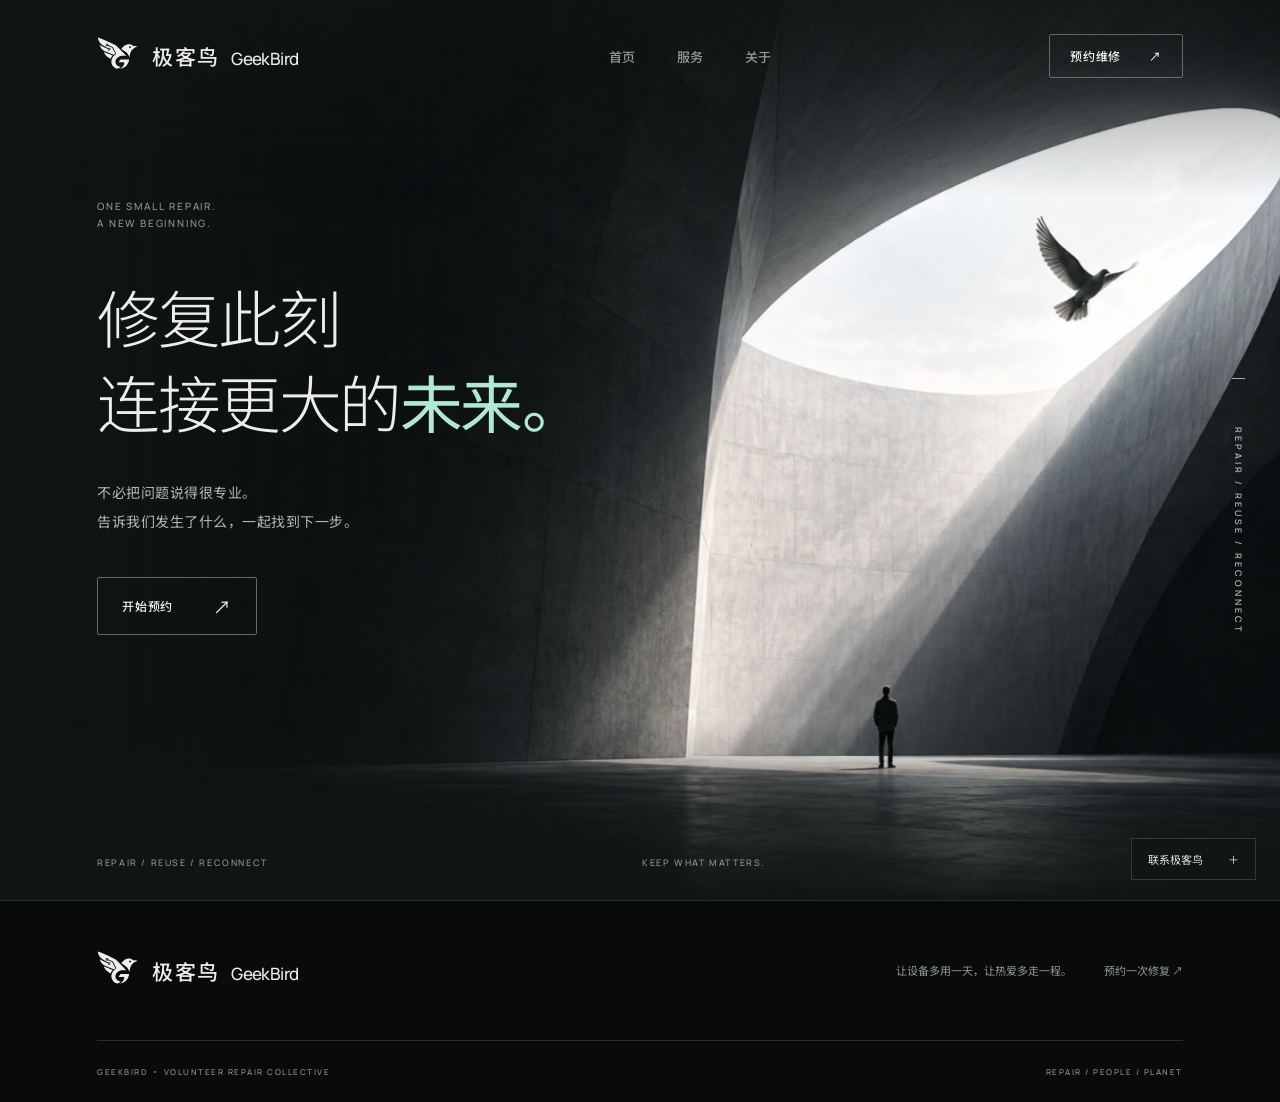
==== booking/index.html @ 8efb0cdc "Initial GeekBird website, design assets and deployment tools" ====
<!doctype html>
<html lang="zh-CN">
  <head>
    <meta charset="utf-8">
    <meta name="viewport" content="width=device-width, initial-scale=1">
    <meta name="theme-color" content="#080a0b">
    <meta name="description" content="预约极客鸟志愿电脑维修。告诉我们设备发生了什么，一起找到下一步。点击“开始预约”前往外部预约平台。">
    <title>修复此刻，连接更大的未来 · 极客鸟 GeekBird</title>
    <link rel="icon" href="/assets/logo.svg" type="image/svg+xml">
    <link rel="preload" href="/assets/fonts/noto-sans-sc.woff2" as="font" type="font/woff2" crossorigin>
    <link rel="stylesheet" href="/assets/fonts/fonts.css?v=20260919-type1">
    <link rel="stylesheet" href="/assets/style.css?v=20260919-type1">
    <script defer src="/config.js"></script>
    <script defer src="/assets/app.js?v=20260919-type1"></script>
  </head>
  <body class="page-booking">
    <a class="skip" href="#main">跳至主要内容</a>
    <header class="header">
      <a class="brand" href="/" aria-label="极客鸟 GeekBird 首页"><span class="logo"><img src="/assets/logo.svg" alt="" width="736" height="702"></span><span>极客鸟 <b>GeekBird</b></span></a>
      <nav aria-label="主导航">
        <a href="/" >首页</a>
        <a href="/service/" >服务</a>
        <a href="/#about">关于</a>
      </nav>
      <a class="nav-book" href="/booking/" aria-current="page">预约维修 <span>↗</span></a>
    </header>
    <main id="main">
      <section class="hero hero-booking">
        <div class="hero-art" aria-hidden="true">
        </div>
        <div class="hero-content">
          <p class="eyebrow">ONE SMALL REPAIR.<br>A NEW BEGINNING.</p>
          <h1>修复此刻<br>连接更大的<span class="accent">未来。</span></h1>
          <p class="hero-desc">不必把问题说得很专业。<br>告诉我们发生了什么，一起找到下一步。</p>
          <div class="actions">
            <a class="button" data-booking-platform href="#booking-status">开始预约 <span>↗</span></a>
          </div>
          <p class="hero-desc" id="booking-status" role="status" hidden></p>
          <noscript>
            <p class="hero-desc">请启用 JavaScript 后点击“开始预约”。</p>
          </noscript>
        </div>
        <div class="edge" aria-hidden="true">
          REPAIR / REUSE / RECONNECT
        </div>
        <div class="hero-bottom">
          <span>REPAIR / REUSE / RECONNECT</span>
          <span>KEEP WHAT MATTERS.</span>
          <span>03 / 03</span>
        </div>
      </section>
    </main>
    <footer class="footer">
      <a class="brand" href="/"><span class="logo"><img src="/assets/logo.svg" alt="" width="736" height="702"></span><span>极客鸟 <b>GeekBird</b></span></a>
      <span>让设备多用一天，让热爱多走一程。</span>
      <a href="/booking/">预约一次修复 ↗</a>
      <div class="footer-bottom">
        <span>GEEKBIRD · VOLUNTEER REPAIR COLLECTIVE</span>
        <span>REPAIR / PEOPLE / PLANET</span>
      </div>
    </footer>
    <details class="contact">
      <summary>联系极客鸟 <span>＋</span></summary>
      <div>
        <small>和志愿者聊聊 · QQ</small>
        <p data-qq></p>
        <button type="button" data-copy-qq>复制 QQ 号 ↗</button>
        <p class="contact-status" role="status"></p>
      </div>
    </details>
  </body>
</html>
---- assets/fonts/fonts.css ----
@font-face {
  font-family: 'Noto Sans SC';
  font-style: normal;
  font-weight: 300 500;
  font-display: swap;
  src: url('/assets/fonts/noto-sans-sc.woff2') format('woff2');
  unicode-range: U+b7, U+201c-201d, U+2193, U+2197-2198, U+3001-3002, U+4e00, U+4e0a-4e0b, U+4e0d-4e0e, U+4e13, U+4e1a, U+4e2a, U+4e2d, U+4e3a-4e3b, U+4e45, U+4e48, U+4e5f, U+4e86, U+4e8b, U+4e8e, U+4e9b, U+4ec0, U+4ece, U+4ed6, U+4ee5, U+4eec, U+4ef6, U+4efd, U+4f18, U+4f1a, U+4f34, U+4f4d, U+4f5c, U+4f60, U+4f7f, U+4fee, U+503c, U+503e, U+505a, U+5148-5149, U+5165, U+516c, U+5173, U+5176, U+5185, U+518d, U+5199, U+51b5, U+51fa-51fb, U+5212, U+5219-521a, U+522b, U+5230, U+5236, U+523b, U+524d, U+52a0-52a1, U+52a8-52a9, U+52b2, U+5316, U+534a, U+534f, U+5361, U+539f, U+53cb, U+53d1, U+53e3, U+53ea, U+53ef-53f0, U+53f7, U+540e, U+5411, U+5427, U+542c, U+542f, U+544a, U+548c, U+54c1, U+54cd, U+54ea, U+5584, U+56de, U+56e0, U+56f0, U+56f4, U+5907, U+590d, U+5916, U+591a, U+5927, U+5929, U+594f, U+597d, U+59cb, U+5b83, U+5b89, U+5b8c, U+5b9a, U+5ba2, U+5bb9, U+5bf9, U+5bfb, U+5c0f, U+5c11, U+5c31, U+5c4f, U+5de5, U+5df2, U+5e03, U+5e0c, U+5e2e, U+5e38, U+5e94, U+5ea6, U+5ef6, U+5f00, U+5f02, U+5f04, U+5f88, U+5f97, U+5fc3, U+5fc5, U+5fd7, U+6001, U+6025, U+603b, U+6089, U+60c5, U+610f, U+613f, U+61c2, U+6211, U+6216, U+6240, U+6247, U+624b, U+624d, U+6253, U+6270, U+627e, U+6280, U+628a, U+62a4, U+6309, U+6362, U+636e, U+6392, U+63a5, U+63e1, U+653e, U+6545, U+6559, U+6563, U+6570, U+6587, U+6599, U+65ad, U+65b0, U+65b9, U+65e0, U+65e5, U+65e7, U+65f6, U+660e, U+6613, U+662f, U+6682, U+66f4, U+6709, U+670d, U+671b, U+672a, U+672f, U+673a, U+6765, U+6781, U+67e5, U+6848, U+68c0, U+6b21, U+6b62, U+6b64-6b65, U+6bb5, U+6c42, U+6ca1, U+6cd5, U+6d4b, U+6d6a, U+6dfb, U+6e05, U+6e29, U+7070, U+70b9, U+70ed, U+719f, U+7231, U+7269, U+72b6, U+73b0, U+7406, U+751f, U+7528, U+7535, U+754c, U+7559, U+767d, U+7684, U+76f8, U+770b, U+771f, U+7740, U+786c, U+786e, U+79ef, U+79fb, U+7a0b, U+7b54, U+7cfb, U+7d22, U+7e41, U+7ea6, U+7ebf, U+7ed9, U+7edc, U+7edf, U+7ee7, U+7eed, U+7ef4, U+7f51, U+7f6e, U+7fa4, U+8005, U+8010, U+804a, U+8054, U+80fd, U+8111, U+81f3, U+8282, U+82b1, U+8303, U+84dd, U+85cf, U+88ab, U+88c5, U+8981, U+89e3, U+8ba1, U+8ba4, U+8ba8-8ba9, U+8bb2, U+8bba, U+8bbe, U+8bc9, U+8be5, U+8bed, U+8bf4, U+8bf7, U+8c61, U+8d39, U+8d44, U+8d70, U+8d77, U+8df3, U+8f6f, U+8f7b, U+8fc1, U+8fc7, U+8fd8-8fd9, U+8fde, U+9009, U+9010, U+901a, U+9047, U+90a3, U+91cc-91cd, U+957f, U+95ee, U+95f4, U+966a, U+969c, U+9875, U+9879-987a, U+987f, U+9884, U+9891, U+9898, U+98ce, U+9996, U+9a71, U+9e1f, U+ff0b-ff0c;
}

@font-face {
  font-family: 'Manrope';
  font-style: normal;
  font-weight: 400 600;
  font-display: swap;
  src: url('/assets/fonts/manrope.woff2') format('woff2');
  unicode-range: U+20-7e;
}
---- assets/style.css ----
:root {
  color-scheme:dark;
  --bg:#080a0b;
  --fg:#edeeec;
  --muted:#929795;
  --line:#ffffff24;
  --accent:#b3e7d5;
  --pad:clamp(24px,7.6vw,144px);
  font-family:Arial,"PingFang SC","Microsoft YaHei",sans-serif;
  font-synthesis:none
}
* {
  box-sizing:border-box
}
html {
  scroll-behavior:smooth;
  scroll-padding-top:40px
}
body {
  margin:0;
  background:var(--bg);
  color:var(--fg);
  -webkit-font-smoothing:antialiased
}
a {
  color:inherit;
  text-decoration:none
}
button,input,textarea {
  font:inherit
}
button,a,input,textarea {
  -webkit-tap-highlight-color:transparent
}
button {
  cursor:pointer
}
button:disabled {
  cursor:not-allowed;
  opacity:.4
}
::selection {
  background:#b3e7d5;
  color:#080a0b
}
:focus-visible {
  outline:2px solid var(--accent);
  outline-offset:7px
}
[hidden] {
  display:none!important
}
.skip {
  position:fixed;
  top:-80px;
  left:20px;
  z-index:100;
  background:var(--fg);
  color:var(--bg);
  padding:12px
}
.skip:focus {
  top:12px
}
.header {
  position:absolute;
  z-index:10;
  top:0;
  left:0;
  width:100%;
  height:112px;
  padding:0 var(--pad);
  display:flex;
  align-items:center;
  justify-content:space-between;
  gap:24px
}
.brand {
  display:flex;
  align-items:center;
  gap:12px;
  white-space:nowrap;
  font-size:21px;
  letter-spacing:1px
}
.brand b {
  font-size:17px;
  font-weight:400;
  letter-spacing:-.4px;
  margin-left:5px
}
.logo {
  width:43px;
  height:39px;
  display:block;
  overflow:hidden;
  position:relative
}
.logo img {
  position:absolute;
  width:51px;
  height:auto;
  left:-3px;
  top:-4px;
  filter:invert(1)
}
.header nav {
  display:flex;
  gap:42px;
  margin-left:32px;
  font-size:13px
}
.header nav a {
  padding:12px 0;
  color:var(--muted);
  position:relative
}
.header nav a:hover,.header nav a[aria-current] {
  color:var(--fg)
}
.header nav a[aria-current]:after {
  content:"";
  position:absolute;
  bottom:2px;
  left:50%;
  width:3px;
  height:3px;
  border-radius:50%;
  background:currentColor
}
.nav-book {
  display:flex;
  gap:28px;
  align-items:center;
  border:1px solid #b3e7d566;
  border-radius:2px;
  padding:12px 20px;
  font-size:12px
}
.nav-book:hover {
  background:var(--accent);
  color:#111
}
.hero {
  position:relative;
  min-height:760px;
  height:100svh;
  max-height:1150px;
  overflow:hidden;
  background:#080a0b;
  isolation:isolate
}
.hero-art {
  position:absolute;
  z-index:-2;
  inset:0;
  background-repeat:no-repeat;
  will-change:transform;
  transform:translate(var(--mx,0px),var(--my,0px)) scale(var(--zoom,1.015));
  transition:transform 1.8s cubic-bezier(.2,.65,.3,1)
}
.hero-home .hero-art {
  background-image:url('/assets/images/feathers.webp');
  background-size:auto 110%;
  background-position:right center;
  mask-image:linear-gradient(90deg,transparent 24%,#000 56%)
}
.hero-home:after {
  content:"";
  position:absolute;
  z-index:-1;
  inset:0;
  background:linear-gradient(0deg,#080a0b,transparent 22%,transparent 80%,#080a0b66)
}
.hero-content {
  position:relative;
  padding:clamp(165px,22vh,240px) var(--pad) 150px;
  max-width:1100px
}
.eyebrow {
  font-size:10px;
  line-height:1.6;
  letter-spacing:2.2px;
  font-weight:400;
  color:var(--muted);
  margin:0 0 48px
}
.hero h1 {
  font-size:clamp(52px,5.8vw,96px);
  line-height:1.22;
  letter-spacing:-2px;
  font-weight:400;
  margin:0 0 30px
}
.hero-desc {
  font-size:14px;
  line-height:2;
  letter-spacing:.6px;
  color:#a9afac;
  margin:0 0 40px
}
.actions {
  display:flex;
  align-items:center;
  gap:30px
}
.button {
  display:inline-flex;
  align-items:center;
  justify-content:space-between;
  gap:40px;
  padding:15px 24px;
  border:1px solid #a8d9c67a;
  background:transparent;
  color:var(--fg);
  font-size:12px;
  letter-spacing:1px;
  min-height:49px;
  border-radius:2px;
  transition:background .3s,color .3s,border-color .3s
}
.button:hover {
  background:var(--accent);
  border-color:var(--accent);
  color:#080a0b
}
.button span,.text-link span {
  font-size:18px;
  font-weight:400
}
.story-link {
  font-size:12px;
  display:flex;
  gap:12px;
  align-items:center
}
.circle {
  border:1px solid var(--line);
  width:36px;
  height:36px;
  border-radius:50%;
  display:grid;
  place-items:center;
  font-size:17px
}
.edge {
  position:absolute;
  right:35px;
  top:42%;
  writing-mode:vertical-rl;
  font-size:9px;
  letter-spacing:3px;
  color:#a7b6b0;
  border-top:1px solid #8fbbaa;
  padding-top:48px
}
.hero-bottom {
  position:absolute;
  bottom:31px;
  left:var(--pad);
  right:var(--pad);
  display:flex;
  align-items:center;
  justify-content:space-between;
  font-size:9px;
  letter-spacing:1.6px;
  color:var(--muted);
  gap:20px
}
.hero-bottom a {
  display:flex;
  align-items:center;
  gap:16px;
  letter-spacing:1px;
  font-size:10px
}
.scroll-line {
  width:38px;
  height:1px;
  background:var(--muted)
}
.section {
  padding:96px var(--pad);
  border-top:1px solid var(--line);
  scroll-margin-top:0
}
.section-label {
  display:flex;
  justify-content:space-between;
  gap:24px;
  color:var(--muted);
  font-size:9px;
  letter-spacing:1.7px;
  margin-bottom:74px
}
.section-label span:first-child {
  font-size:11px;
  letter-spacing:1px
}
h2 {
  font-size:clamp(32px,4vw,64px);
  font-weight:400;
  letter-spacing:-1.5px;
  line-height:1.4;
  margin:0
}
h3 {
  font-weight:400
}
.muted {
  color:var(--muted)
}
.accent {
  color:var(--accent)
}
.editorial {
  display:grid;
  grid-template-columns:1.15fr 1fr;
  gap:10%
}
.prose {
  max-width:440px;
  padding-top:4px
}
.prose p {
  font-size:14px;
  line-height:2.2;
  color:var(--muted);
  margin:0 0 24px
}
.prose p:first-child {
  color:var(--fg)
}
.text-link {
  display:inline-flex;
  gap:40px;
  align-items:center;
  font-size:12px;
  padding:12px 0;
  border-bottom:1px solid var(--line)
}
.text-link:hover {
  color:var(--accent)
}
.wordmark {
  font-size:clamp(32px,9.25vw,150px);
  letter-spacing:-.055em;
  color:#252a29;
  margin-top:115px;
  white-space:nowrap;
  font-weight:500
}
.home-services {
  background:#101313
}
.service-list a {
  display:flex;
  gap:30px;
  align-items:center;
  padding:28px 0;
  border-bottom:1px solid var(--line)
}
.service-list a:first-child {
  padding-top:8px
}
.service-list small {
  font-size:10px;
  color:var(--muted)
}
.service-list h3 {
  margin:0;
  font-size:22px
}
.service-list a>span {
  margin-left:auto;
  color:var(--muted);
  transition:transform .3s
}
.service-list a:hover>span {
  transform:translate(4px,-4px);
  color:var(--accent)
}
.invitation {
  position:relative;
  padding-top:110px;
  padding-bottom:110px
}
.invitation .eyebrow {
  margin-bottom:30px
}
.invitation h2 {
  margin-bottom:42px
}
.invitation-aside {
  position:absolute;
  right:var(--pad);
  bottom:120px;
  color:var(--muted);
  font-size:12px;
  writing-mode:vertical-rl;
  letter-spacing:5px
}
.footer {
  padding:50px var(--pad) 25px;
  display:flex;
  align-items:center;
  flex-wrap:wrap;
  gap:32px;
  border-top:1px solid var(--line)
}
.footer>.brand {
  margin-right:auto
}
.footer>span,.footer>a:not(.brand) {
  font-size:11px;
  color:var(--muted)
}
.footer-bottom {
  width:100%;
  display:flex;
  justify-content:space-between;
  border-top:1px solid var(--line);
  padding-top:25px;
  margin-top:18px;
  font-size:8px;
  letter-spacing:1.5px;
  color:var(--muted)
}
.contact {
  position:fixed;
  z-index:20;
  right:24px;
  bottom:20px;
  background:#111514;
  color:#dce3df;
  border:1px solid #ffffff26;
  font-size:11px;
  max-width:calc(100vw - 48px)
}
.contact summary {
  cursor:pointer;
  list-style:none;
  padding:12px 16px;
  display:flex;
  gap:25px;
  justify-content:space-between
}
.contact summary::-webkit-details-marker {
  display:none
}
.contact>div {
  padding:16px 20px;
  width:265px;
  border-top:1px solid #ffffff26
}
.contact small {
  color:#9ca7a1
}
.contact [data-qq] {
  font-size:23px;
  margin:14px 0
}
.contact button {
  background:none;
  border:0;
  border-bottom:1px solid #ffffff55;
  color:inherit;
  padding:8px 0
}
.contact-status {
  line-height:1.7;
  color:#9ca7a1
}
.page-service {
  --bg:#eae9e5;
  --fg:#222625;
  --muted:#696d6a;
  --line:#20282330;
  color-scheme:light
}
.page-service .logo img {
  filter:none
}
.page-service .nav-book {
  border-color:#303a3855
}
.hero-service {
  background:#d8d9d6
}
.hero-service .hero-art {
  background-image:linear-gradient(90deg,#d8d9d6 10%,transparent 66%),url('/assets/images/landscape.webp');
  background-size:100% 100%,auto 100%;
  background-position:center,right bottom
}
.hero-service .hero-desc {
  color:#414945
}
.hero-service .hero-content {
  max-width:1000px
}
.hero-service .button {
  background:#f3f4f0;
  color:#1c2320;
  border-color:#ffffff55
}
.hero-service .edge {
  color:#535d56;
  border-color:#5b6760
}
.hero-service .hero-bottom {
  color:#39413c
}
.hero-service:after {
  content:"";
  position:absolute;
  inset:0;
  z-index:-1;
  background:linear-gradient(180deg,#e4e5e2 0,transparent 25%,transparent 80%,#47514b22)
}
.section-heading {
  display:flex;
  justify-content:space-between;
  align-items:flex-end;
  gap:45px;
  margin-bottom:70px
}
.section-heading p {
  font-size:13px;
  line-height:2;
  color:var(--muted)
}
.service-grid {
  display:grid;
  grid-template-columns:1fr 1fr;
  column-gap:64px
}
.service-item {
  border-top:1px solid var(--line);
  padding:26px 0 42px;
  position:relative;
  min-height:210px
}
.item-meta {
  display:flex;
  gap:25px;
  font-size:9px;
  letter-spacing:1.4px;
  color:var(--muted)
}
.service-item h3 {
  font-size:24px;
  margin:35px 25px 15px 0
}
.service-item p {
  font-size:12px;
  line-height:1.9;
  color:var(--muted);
  max-width:85%;
  margin:0
}
.item-arrow {
  position:absolute;
  right:5px;
  top:84px;
  font-size:25px;
  transition:transform .4s
}
.service-item:hover .item-arrow {
  transform:translate(5px,-5px)
}
.service-item:hover {
  border-color:#435f53
}
.principles {
  background:#dcded8
}
.principle {
  display:grid;
  grid-template-columns:.55fr 1.7fr 1fr;
  align-items:center;
  gap:24px;
  border-bottom:1px solid var(--line);
  padding:42px 0
}
.principle>span {
  font-size:9px;
  letter-spacing:1.5px;
  color:var(--muted)
}
.principle h2 {
  font-size:clamp(28px,3.3vw,52px)
}
.principle p {
  font-size:12px;
  line-height:2;
  color:var(--muted)
}
.page-service .invitation {
  background:#111514;
  --fg:#edeeec;
  --muted:#929795;
  color:var(--fg)
}
.hero-booking {
  background:#101615
}
.hero-booking .hero-art {
  background-image:url('/assets/images/architecture.webp');
  background-size:auto 92%;
  background-position:right 40%;
  mask-image:linear-gradient(90deg,transparent 27%,#000 55%)
}
.hero-booking:after {
  content:"";
  position:absolute;
  inset:0;
  z-index:-1;
  background:linear-gradient(0deg,#101615,transparent 20%,transparent 78%,#10161599)
}
.hero-booking h1 {
  font-size:clamp(43px,4.6vw,76px);
  line-height:1.35;
  letter-spacing:-2px
}
.hero-booking .hero-content {
  max-width:1200px
}
.reveal {
  transition:opacity .85s ease,transform .85s ease
}
.reveal.pending {
  opacity:0;
  transform:translateY(18px)
}
.hero h1 {
  animation:title-in 1.2s ease both
}
.hero h1 .char {
  display:inline-block;
  animation:title-in 1.2s ease both;
  animation-delay:calc(var(--i)*65ms)
}
@keyframes title-in {
  from {
    opacity:0;
    transform:translateY(10px)
  }
  to {
    opacity:1;
    transform:translateY(0)
  }
}
@media(min-width:1600px) {
  .hero-content {
    padding-top:25vh
  }
}
@media(max-width:1000px) {
  .header nav {
    gap:25px;
    margin:0
  }
  .brand {
    font-size:18px
  }
  .brand b {
    font-size:14px
  }
  .hero {
    min-height:720px
  }
  .hero-content {
    padding-top:200px
  }
  .hero h1 {
    font-size:66px
  }
  .hero-booking h1 {
    font-size:53px
  }
  .hero-home .hero-art {
    background-position:calc(100% + 140px) center
  }
  .hero-booking .hero-art {
    background-position:calc(100% + 130px) center
  }
  .editorial {
    gap:7%
  }
  .section {
    padding-top:75px;
    padding-bottom:75px
  }
  .service-item h3 {
    font-size:20px
  }
  .principle {
    grid-template-columns:.6fr 2fr
  }
  .principle p {
    grid-column:2;
    margin:0
  }
  .service-grid {
    column-gap:35px
  }
}
@media(max-width:650px) {
  :root {
    --pad:25px
  }
  .header {
    height:100px;
    align-items:flex-start;
    padding-top:23px;
    gap:10px;
    flex-wrap:wrap
  }
  .brand {
    font-size:17px;
    gap:8px
  }
  .brand b {
    font-size:12px;
    margin-left:2px
  }
  .logo {
    width:30px;
    height:30px
  }
  .logo img {
    width:39px;
    left:-3px;
    top:-2px
  }
  .nav-book {
    padding:8px 11px;
    font-size:10px;
    gap:12px
  }
  .header nav {
    position:absolute;
    top:74px;
    left:var(--pad);
    gap:27px;
    font-size:11px
  }
  .header nav a {
    padding:0 0 9px
  }
  .hero {
    height:850px;
    min-height:780px;
    max-height:1000px
  }
  .hero-content {
    padding:155px var(--pad) 80px;
    max-width:none
  }
  .eyebrow {
    font-size:8px;
    letter-spacing:1.6px;
    margin-bottom:34px
  }
  .hero h1 {
    font-size:53px;
    letter-spacing:-2px;
    margin-bottom:22px;
    line-height:1.26
  }
  .hero-desc {
    font-size:12px;
    line-height:2;
    margin-bottom:27px;
    letter-spacing:0
  }
  .actions {
    gap:22px
  }
  .button {
    padding:13px 19px;
    font-size:11px;
    gap:30px
  }
  .story-link {
    font-size:11px;
    gap:8px
  }
  .circle {
    width:30px;
    height:30px
  }
  .hero-home .hero-art {
    background-size:auto 65%;
    background-position:65% bottom;
    mask-image:linear-gradient(180deg,transparent 28%,#000 64%)
  }
  .hero-home:after {
    background:linear-gradient(0deg,#080a0b,transparent 18%,transparent 50%,#080a0b55)
  }
  .edge {
    right:13px;
    top:auto;
    bottom:110px;
    font-size:7px;
    letter-spacing:2px;
    padding-top:30px
  }
  .hero-bottom {
    font-size:8px;
    bottom:27px
  }
  .hero-bottom>span:nth-child(2) {
    display:none
  }
  .hero-bottom a {
    font-size:9px;
    gap:10px
  }
  .section {
    padding:62px var(--pad)
  }
  .section-label {
    margin-bottom:40px;
    font-size:7px;
    gap:25px;
    line-height:1.7
  }
  .section-label span:first-child {
    font-size:10px;
    white-space:nowrap
  }
  .section-label span:last-child {
    text-align:right;
    max-width:140px
  }
  .editorial {
    grid-template-columns:1fr;
    gap:35px
  }
  h2 {
    font-size:34px;
    letter-spacing:-1px
  }
  .prose p {
    font-size:13px
  }
  .wordmark {
    margin-top:55px;
    font-size:10.6vw
  }
  .service-list h3 {
    font-size:20px
  }
  .service-list a {
    padding:24px 0
  }
  .invitation {
    padding-top:65px;
    padding-bottom:70px
  }
  .invitation-aside {
    right:30px;
    bottom:78px;
    font-size:10px
  }
  .footer {
    padding:35px var(--pad) 80px;
    gap:24px
  }
  .footer>.brand {
    width:100%
  }
  .footer>span {
    margin-right:auto
  }
  .footer-bottom {
    gap:20px;
    font-size:7px;
    line-height:1.8
  }
  .footer-bottom span:last-child {
    text-align:right
  }
  .contact {
    right:12px;
    bottom:12px
  }
  .hero-service .hero-art {
    background-image:linear-gradient(180deg,#d8d9d6 0%,#d8d9d6 34%,transparent 61%),url('/assets/images/landscape.webp');
    background-size:100% 100%,auto 60%;
    background-position:center,55% bottom
  }
  .hero-service:after {
    background:linear-gradient(0deg,#14231e55,transparent 25%)
  }
  .hero-service .hero-bottom,.hero-service .edge {
    color:#ebeeea
  }
  .hero-service .hero-desc {
    max-width:300px
  }
  .hero-service .hero-content {
    padding-top:152px
  }
  .hero-service .eyebrow {
    margin-bottom:28px
  }
  .section-heading {
    display:block;
    margin-bottom:45px
  }
  .section-heading p {
    margin-top:25px;
    font-size:12px
  }
  .service-grid {
    grid-template-columns:1fr
  }
  .service-item {
    min-height:185px;
    padding-bottom:30px
  }
  .service-item h3 {
    margin-top:28px;
    font-size:22px
  }
  .principle {
    grid-template-columns:1fr;
    gap:22px;
    padding:30px 0
  }
  .principle p {
    grid-column:auto
  }
  .principle h2 {
    font-size:32px
  }
  .hero-booking h1 {
    font-size:clamp(34px,8.4vw,53px);
    letter-spacing:-1.5px;
    line-height:1.4
  }
  .hero-booking .hero-art {
    background-size:auto 60%;
    background-position:center bottom;
    mask-image:linear-gradient(180deg,transparent 30%,#000 66%)
  }
  .hero-booking:after {
    background:linear-gradient(0deg,#101615,transparent 22%)
  }
}
@media(prefers-reduced-motion:reduce) {
  html {
    scroll-behavior:auto
  }
  *,*:before,*:after {
    animation:none!important;
    transition:none!important
  }
  .hero-art {
    transform:none!important
  }
  .reveal.pending {
    opacity:1;
    transform:none
  }
}
/* Keep the supplied symbol separate from the typeset brand name. */
.logo img {
  clip-path:inset(0 0 21% 0)
}
/* Final artwork: full desktop compositions and dedicated mobile crops. */
.hero-home .hero-art {
  background-image:url('/assets/images/feathers.webp?v=2');
  background-size:cover;
  background-position:center;
  mask-image:linear-gradient(90deg,transparent 4%,#000 48%)
}
.hero-booking .hero-art {
  background-image:url('/assets/images/architecture.webp?v=2');
  background-size:cover;
  background-position:center;
  mask-image:linear-gradient(90deg,transparent 4%,#000 50%)
}
.hero-service .hero-art {
  background-image:linear-gradient(90deg,#d8d9d6f7 0%,#d8d9d6df 23%,#d8d9d69c 38%,transparent 65%),url('/assets/images/landscape.webp?v=2');
  background-size:cover;
  background-position:center;
  mask-image:none
}
.hero-service .hero-art {
  filter:saturate(.65)
}
.hero-service .edge {
  color:#dce4df;
  border-color:#dce4df80
}
.hero-service .hero-bottom {
  color:#e0e5e1
}
.hero-service .hero-bottom>a {
  color:#414945
}
.hero-booking .edge {
  color:#c1c9c5
}
@media(min-width:651px) and (max-width:1000px) {
  .hero-home .hero-art {
    background-position:60% center;
    mask-image:linear-gradient(90deg,transparent 5%,#000 65%)
  }
  .hero-booking .hero-art {
    background-position:58% center;
    mask-image:linear-gradient(90deg,transparent 10%,#000 75%)
  }
  .hero-service .hero-art {
    background-image:linear-gradient(90deg,#d8d9d6ed,#d8d9d6b3 37%,transparent 82%),url('/assets/images/landscape.webp?v=2');
    background-position:65% center
  }
}
@media(max-width:650px) {
  .hero-home .hero-art {
    background-image:url('/assets/images/feathers-mobile.webp?v=2');
    background-size:auto 59%;
    background-position:center bottom;
    mask-image:linear-gradient(180deg,transparent 41%,#000 67%)
  }
  .hero-booking .hero-art {
    background-image:url('/assets/images/architecture-mobile.webp?v=2');
    background-size:auto 54%;
    background-position:center bottom;
    mask-image:linear-gradient(180deg,transparent 46%,#000 64%)
  }
  .hero-service .hero-art {
    background-image:url('/assets/images/landscape-mobile.webp?v=2');
    background-size:auto 54%;
    background-position:center bottom;
    mask-image:linear-gradient(180deg,transparent 46%,#000 66%)
  }
  .hero-service .hero-bottom>a {
    color:#e0e5e1
  }
}

/* Typography: quiet Chinese display type, precise Latin labels, generous reading rhythm. */
:root {
  --font-text: "Manrope", "Noto Sans SC", "PingFang SC", "Microsoft YaHei", sans-serif;
  --font-display: "Noto Sans SC", "PingFang SC", "Microsoft YaHei", sans-serif;
  --font-label: "Manrope", "Noto Sans SC", sans-serif;
  font-family: var(--font-text);
  font-weight: 400;
}
.brand {
  font-family: var(--font-display);
  font-weight: 500;
  letter-spacing: .06em;
}
.brand b {
  font-family: var(--font-label);
  font-weight: 500;
  letter-spacing: -.035em;
}
h1, h2, h3 {
  font-family: var(--font-display);
  font-feature-settings: "palt";
  word-break: normal;
  overflow-wrap: break-word;
}
.hero h1 {
  font-size: clamp(60px, 6.3vw, 102px);
  font-weight: 300;
  line-height: 1.21;
  letter-spacing: -.045em;
  margin-bottom: 31px;
}
.hero-booking h1 {
  font-size: clamp(46px, 4.9vw, 78px);
  line-height: 1.35;
  letter-spacing: -.04em;
}
.hero h1 .accent {
  font-weight: 400;
}
.hero-desc {
  font-size: 14px;
  font-weight: 400;
  line-height: 2.05;
  letter-spacing: .035em;
  color: #b2b8b5;
}
.eyebrow {
  font-family: var(--font-label);
  font-size: 10px;
  font-weight: 500;
  line-height: 1.65;
  letter-spacing: .18em;
}
.section-label, .item-meta, .principle > span, .hero-bottom, .footer-bottom, .edge {
  font-family: var(--font-label);
  font-weight: 500;
  font-variant-numeric: tabular-nums;
}
h2 {
  font-size: clamp(31px, 3.65vw, 58px);
  font-weight: 300;
  line-height: 1.4;
  letter-spacing: -.04em;
}
.prose p {
  font-size: 14px;
  line-height: 2.15;
  letter-spacing: .025em;
}
.prose p:first-child {
  font-weight: 500;
}
.wordmark {
  font-family: var(--font-label);
  font-weight: 500;
  letter-spacing: -.065em;
}
.service-list h3, .service-item h3 {
  font-weight: 400;
  letter-spacing: -.025em;
}
.service-item p, .principle p, .section-heading p {
  line-height: 2;
  letter-spacing: .02em;
}
.header nav, .nav-book, .button, .story-link, .text-link {
  font-weight: 500;
}
.button, .nav-book {
  letter-spacing: .06em;
}
.footer > span, .footer > a:not(.brand) {
  line-height: 1.8;
}
@media (min-width:651px) and (max-width:1000px) {
  .hero h1 { font-size: 70px; }
  .hero-booking h1 { font-size: 53px; }
  h2 { font-size: 35px; }
}
@media (max-width:650px) {
  .hero h1 {
    font-size: clamp(49px, 13.7vw, 64px);
    line-height: 1.25;
    letter-spacing: -.05em;
    margin-bottom: 24px;
  }
  .hero-booking h1 {
    font-size: clamp(32px, 8.5vw, 48px);
    line-height: 1.4;
    letter-spacing: -.04em;
  }
  .hero-desc {
    font-size: 12px;
    line-height: 2.05;
    letter-spacing: .01em;
  }
  .eyebrow {
    font-size: 8px;
    line-height: 1.7;
    letter-spacing: .17em;
  }
  h2 {
    font-size: clamp(29px, 8.2vw, 36px);
    line-height: 1.45;
    letter-spacing: -.04em;
  }
  .prose p {
    font-size: 13px;
    line-height: 2.15;
  }
  .invitation-aside {
    font-size: 9px;
    letter-spacing: .24em;
  }
}
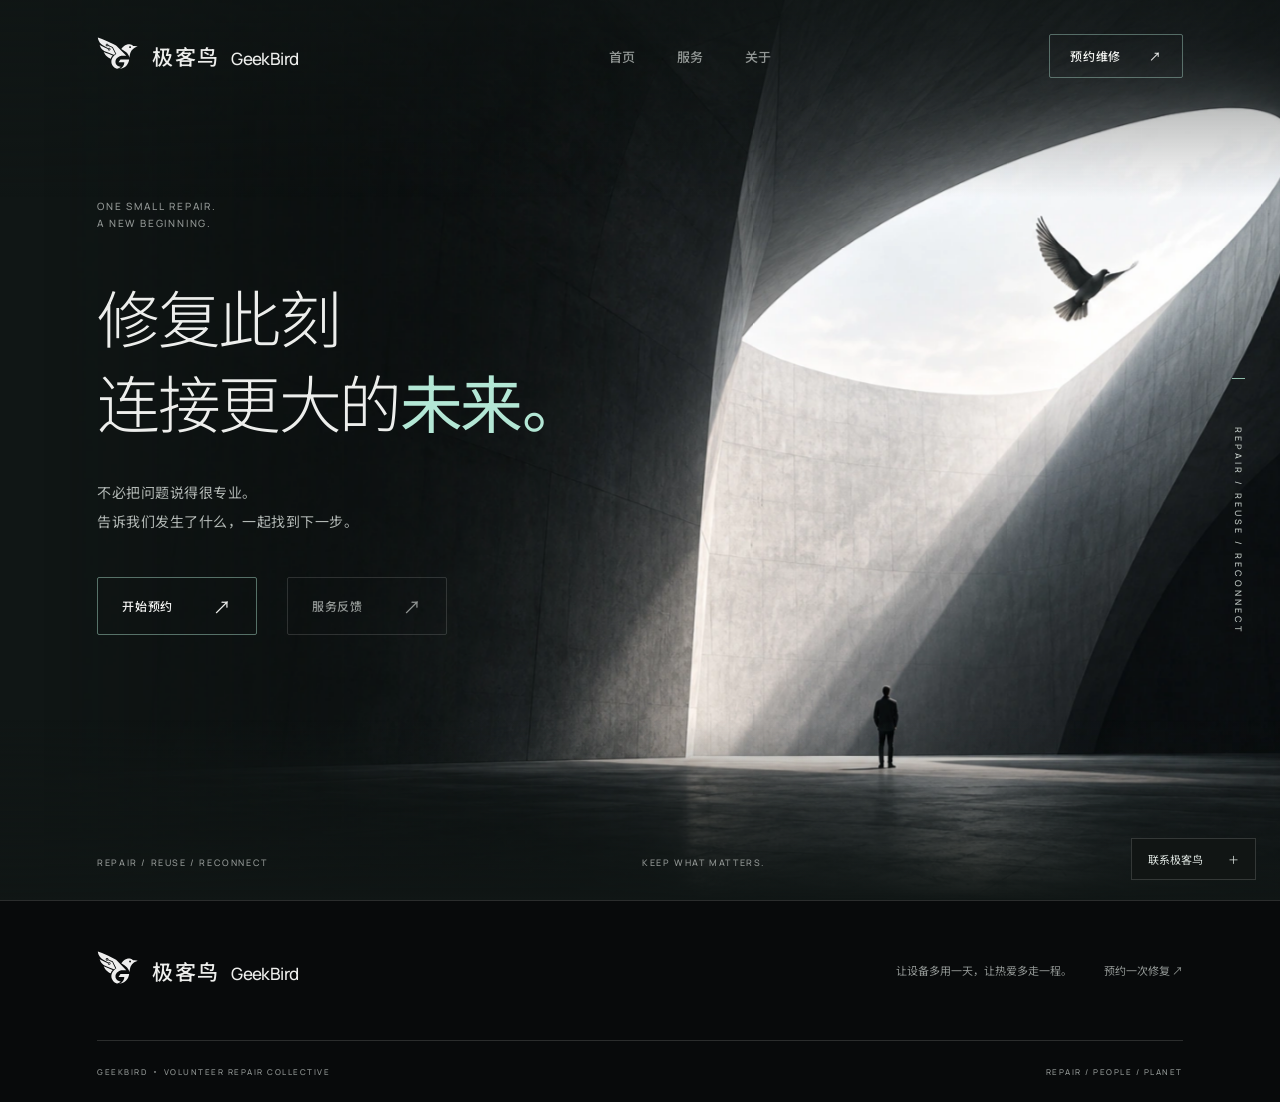
==== commit 207fe5b7: "Link booking and feedback buttons directly to forms" ====
--- a/booking/index.html
+++ b/booking/index.html
@@ -1,6 +1,7 @@
 <!doctype html>
 <html lang="zh-CN">
   <head>
+    <link rel="canonical" href="https://geekbird.net/booking/">
     <meta charset="utf-8">
     <meta name="viewport" content="width=device-width, initial-scale=1">
     <meta name="theme-color" content="#080a0b">
@@ -8,10 +9,10 @@
     <title>修复此刻，连接更大的未来 · 极客鸟 GeekBird</title>
     <link rel="icon" href="/assets/logo.svg" type="image/svg+xml">
     <link rel="preload" href="/assets/fonts/noto-sans-sc.woff2" as="font" type="font/woff2" crossorigin>
-    <link rel="stylesheet" href="/assets/fonts/fonts.css?v=20260919-type1">
-    <link rel="stylesheet" href="/assets/style.css?v=20260919-type1">
+    <link rel="stylesheet" href="/assets/fonts/fonts.css?v=20260920-direct-forms">
+    <link rel="stylesheet" href="/assets/style.css?v=20260920-direct-forms">
     <script defer src="/config.js"></script>
-    <script defer src="/assets/app.js?v=20260919-type1"></script>
+    <script defer src="/assets/app.js?v=20260920-direct-forms"></script>
   </head>
   <body class="page-booking">
     <a class="skip" href="#main">跳至主要内容</a>
@@ -22,7 +23,7 @@
         <a href="/service/" >服务</a>
         <a href="/#about">关于</a>
       </nav>
-      <a class="nav-book" href="/booking/" aria-current="page">预约维修 <span>↗</span></a>
+      <a class="nav-book" data-booking-platform href="https://www.wjx.top/m/93277562.aspx">预约维修 <span>↗</span></a>
     </header>
     <main id="main">
       <section class="hero hero-booking">
@@ -33,12 +34,10 @@
           <h1>修复此刻<br>连接更大的<span class="accent">未来。</span></h1>
           <p class="hero-desc">不必把问题说得很专业。<br>告诉我们发生了什么，一起找到下一步。</p>
           <div class="actions">
-            <a class="button" data-booking-platform href="#booking-status">开始预约 <span>↗</span></a>
+            <a class="button" data-booking-platform href="https://www.wjx.top/m/93277562.aspx">开始预约 <span>↗</span></a>
+            <a class="button button-secondary" href="https://www.wjx.top/m/93298004.aspx">服务反馈 <span>↗</span></a>
           </div>
           <p class="hero-desc" id="booking-status" role="status" hidden></p>
-          <noscript>
-            <p class="hero-desc">请启用 JavaScript 后点击“开始预约”。</p>
-          </noscript>
         </div>
         <div class="edge" aria-hidden="true">
           REPAIR / REUSE / RECONNECT
@@ -53,7 +52,7 @@
     <footer class="footer">
       <a class="brand" href="/"><span class="logo"><img src="/assets/logo.svg" alt="" width="736" height="702"></span><span>极客鸟 <b>GeekBird</b></span></a>
       <span>让设备多用一天，让热爱多走一程。</span>
-      <a href="/booking/">预约一次修复 ↗</a>
+      <a data-booking-platform href="https://www.wjx.top/m/93277562.aspx">预约一次修复 ↗</a>
       <div class="footer-bottom">
         <span>GEEKBIRD · VOLUNTEER REPAIR COLLECTIVE</span>
         <span>REPAIR / PEOPLE / PLANET</span>
--- a/assets/fonts/fonts.css
+++ b/assets/fonts/fonts.css
@@ -4,7 +4,7 @@
   font-weight: 300 500;
   font-display: swap;
   src: url('/assets/fonts/noto-sans-sc.woff2') format('woff2');
-  unicode-range: U+b7, U+201c-201d, U+2193, U+2197-2198, U+3001-3002, U+4e00, U+4e0a-4e0b, U+4e0d-4e0e, U+4e13, U+4e1a, U+4e2a, U+4e2d, U+4e3a-4e3b, U+4e45, U+4e48, U+4e5f, U+4e86, U+4e8b, U+4e8e, U+4e9b, U+4ec0, U+4ece, U+4ed6, U+4ee5, U+4eec, U+4ef6, U+4efd, U+4f18, U+4f1a, U+4f34, U+4f4d, U+4f5c, U+4f60, U+4f7f, U+4fee, U+503c, U+503e, U+505a, U+5148-5149, U+5165, U+516c, U+5173, U+5176, U+5185, U+518d, U+5199, U+51b5, U+51fa-51fb, U+5212, U+5219-521a, U+522b, U+5230, U+5236, U+523b, U+524d, U+52a0-52a1, U+52a8-52a9, U+52b2, U+5316, U+534a, U+534f, U+5361, U+539f, U+53cb, U+53d1, U+53e3, U+53ea, U+53ef-53f0, U+53f7, U+540e, U+5411, U+5427, U+542c, U+542f, U+544a, U+548c, U+54c1, U+54cd, U+54ea, U+5584, U+56de, U+56e0, U+56f0, U+56f4, U+5907, U+590d, U+5916, U+591a, U+5927, U+5929, U+594f, U+597d, U+59cb, U+5b83, U+5b89, U+5b8c, U+5b9a, U+5ba2, U+5bb9, U+5bf9, U+5bfb, U+5c0f, U+5c11, U+5c31, U+5c4f, U+5de5, U+5df2, U+5e03, U+5e0c, U+5e2e, U+5e38, U+5e94, U+5ea6, U+5ef6, U+5f00, U+5f02, U+5f04, U+5f88, U+5f97, U+5fc3, U+5fc5, U+5fd7, U+6001, U+6025, U+603b, U+6089, U+60c5, U+610f, U+613f, U+61c2, U+6211, U+6216, U+6240, U+6247, U+624b, U+624d, U+6253, U+6270, U+627e, U+6280, U+628a, U+62a4, U+6309, U+6362, U+636e, U+6392, U+63a5, U+63e1, U+653e, U+6545, U+6559, U+6563, U+6570, U+6587, U+6599, U+65ad, U+65b0, U+65b9, U+65e0, U+65e5, U+65e7, U+65f6, U+660e, U+6613, U+662f, U+6682, U+66f4, U+6709, U+670d, U+671b, U+672a, U+672f, U+673a, U+6765, U+6781, U+67e5, U+6848, U+68c0, U+6b21, U+6b62, U+6b64-6b65, U+6bb5, U+6c42, U+6ca1, U+6cd5, U+6d4b, U+6d6a, U+6dfb, U+6e05, U+6e29, U+7070, U+70b9, U+70ed, U+719f, U+7231, U+7269, U+72b6, U+73b0, U+7406, U+751f, U+7528, U+7535, U+754c, U+7559, U+767d, U+7684, U+76f8, U+770b, U+771f, U+7740, U+786c, U+786e, U+79ef, U+79fb, U+7a0b, U+7b54, U+7cfb, U+7d22, U+7e41, U+7ea6, U+7ebf, U+7ed9, U+7edc, U+7edf, U+7ee7, U+7eed, U+7ef4, U+7f51, U+7f6e, U+7fa4, U+8005, U+8010, U+804a, U+8054, U+80fd, U+8111, U+81f3, U+8282, U+82b1, U+8303, U+84dd, U+85cf, U+88ab, U+88c5, U+8981, U+89e3, U+8ba1, U+8ba4, U+8ba8-8ba9, U+8bb2, U+8bba, U+8bbe, U+8bc9, U+8be5, U+8bed, U+8bf4, U+8bf7, U+8c61, U+8d39, U+8d44, U+8d70, U+8d77, U+8df3, U+8f6f, U+8f7b, U+8fc1, U+8fc7, U+8fd8-8fd9, U+8fde, U+9009, U+9010, U+901a, U+9047, U+90a3, U+91cc-91cd, U+957f, U+95ee, U+95f4, U+966a, U+969c, U+9875, U+9879-987a, U+987f, U+9884, U+9891, U+9898, U+98ce, U+9996, U+9a71, U+9e1f, U+ff0b-ff0c;
+  unicode-range: U+b7, U+2193, U+2197-2198, U+3001-3002, U+4e00, U+4e0a-4e0b, U+4e0d-4e0e, U+4e13, U+4e1a, U+4e2a, U+4e2d, U+4e3a-4e3b, U+4e45, U+4e48, U+4e5f, U+4e86, U+4e8b, U+4e8e, U+4e9b, U+4ec0, U+4ece, U+4ed6, U+4ee5, U+4eec, U+4ef6, U+4efd, U+4f18, U+4f1a, U+4f34, U+4f4d, U+4f5c, U+4f60, U+4f7f, U+4fee, U+503c, U+503e, U+505a, U+5148-5149, U+5165, U+516c, U+5173, U+5176, U+5185, U+518d, U+5199, U+51b5, U+51fa, U+5212, U+5219-521a, U+522b, U+5230, U+5236, U+523b, U+524d, U+52a0-52a1, U+52a8-52a9, U+52b2, U+5316, U+534a, U+534f, U+5361, U+539f, U+53cb, U+53cd, U+53d1, U+53e3, U+53ea, U+53ef-53f0, U+53f7, U+540e, U+5411, U+5427, U+542c, U+542f, U+544a, U+548c, U+54c1, U+54cd, U+54ea, U+5584, U+56de, U+56e0, U+56f0, U+56f4, U+5907, U+590d, U+5916, U+591a, U+5927, U+5929, U+594f, U+597d, U+59cb, U+5b83, U+5b89, U+5b8c, U+5b9a, U+5ba2, U+5bb9, U+5bf9, U+5bfb, U+5c0f, U+5c11, U+5c31, U+5c4f, U+5de5, U+5df2, U+5e03, U+5e0c, U+5e2e, U+5e38, U+5e94, U+5ea6, U+5ef6, U+5f00, U+5f02, U+5f04, U+5f88, U+5f97, U+5fc3, U+5fc5, U+5fd7, U+6001, U+6025, U+603b, U+6089, U+60c5, U+610f, U+613f, U+61c2, U+6211, U+6216, U+6240, U+6247, U+624b, U+624d, U+6253, U+6270, U+627e, U+6280, U+628a, U+62a4, U+6309, U+6362, U+636e, U+6392, U+63a5, U+63e1, U+653e, U+6545, U+6559, U+6563, U+6570, U+6587, U+6599, U+65ad, U+65b0, U+65b9, U+65e0, U+65e5, U+65e7, U+65f6, U+660e, U+6613, U+662f, U+6682, U+66f4, U+6709, U+670d, U+671b, U+672a, U+672f, U+673a, U+6765, U+6781, U+67e5, U+6848, U+68c0, U+6b21, U+6b62, U+6b64-6b65, U+6bb5, U+6c42, U+6ca1, U+6cd5, U+6d4b, U+6d6a, U+6dfb, U+6e05, U+6e29, U+7070, U+70b9, U+70ed, U+719f, U+7231, U+7269, U+72b6, U+73b0, U+7406, U+751f, U+7528, U+7535, U+754c, U+7559, U+767d, U+7684, U+76f8, U+770b, U+771f, U+7740, U+786c, U+786e, U+79ef, U+79fb, U+7a0b, U+7b54, U+7cfb, U+7d22, U+7e41, U+7ea6, U+7ebf, U+7ed9, U+7edc, U+7edf, U+7ee7, U+7eed, U+7ef4, U+7f51, U+7f6e, U+7fa4, U+8005, U+8010, U+804a, U+8054, U+80fd, U+8111, U+81f3, U+8282, U+82b1, U+8303, U+84dd, U+85cf, U+88ab, U+88c5, U+8981, U+89e3, U+8ba1, U+8ba4, U+8ba8-8ba9, U+8bb2, U+8bba, U+8bbe, U+8bc9, U+8be5, U+8bed, U+8bf4, U+8bf7, U+8c61, U+8d39, U+8d44, U+8d70, U+8d77, U+8df3, U+8f6f, U+8f7b, U+8fc1, U+8fc7, U+8fd8-8fd9, U+8fde, U+9009, U+9010, U+901a, U+9047, U+90a3, U+91cc-91cd, U+957f, U+95ee, U+95f4, U+966a, U+969c, U+9875, U+9879-987a, U+987f, U+9884, U+9891, U+9898, U+98ce, U+9988, U+9996, U+9a71, U+9e1f, U+ff0b-ff0c;
 }
 
 @font-face {
--- a/assets/style.css
+++ b/assets/style.css
@@ -201,6 +201,7 @@
 }
 .actions {
   display:flex;
+  flex-wrap:wrap;
   align-items:center;
   gap:30px
 }
@@ -972,19 +973,19 @@
 }
 /* Final artwork: full desktop compositions and dedicated mobile crops. */
 .hero-home .hero-art {
-  background-image:url('/assets/images/feathers.webp?v=2');
+  background-image:url('/assets/images/feathers.webp?v=3');
   background-size:cover;
   background-position:center;
   mask-image:linear-gradient(90deg,transparent 4%,#000 48%)
 }
 .hero-booking .hero-art {
-  background-image:url('/assets/images/architecture.webp?v=2');
+  background-image:url('/assets/images/architecture.webp?v=3');
   background-size:cover;
   background-position:center;
   mask-image:linear-gradient(90deg,transparent 4%,#000 50%)
 }
 .hero-service .hero-art {
-  background-image:linear-gradient(90deg,#d8d9d6f7 0%,#d8d9d6df 23%,#d8d9d69c 38%,transparent 65%),url('/assets/images/landscape.webp?v=2');
+  background-image:linear-gradient(90deg,#d8d9d6f7 0%,#d8d9d6df 23%,#d8d9d69c 38%,transparent 65%),url('/assets/images/landscape.webp?v=3');
   background-size:cover;
   background-position:center;
   mask-image:none
@@ -1015,25 +1016,25 @@
     mask-image:linear-gradient(90deg,transparent 10%,#000 75%)
   }
   .hero-service .hero-art {
-    background-image:linear-gradient(90deg,#d8d9d6ed,#d8d9d6b3 37%,transparent 82%),url('/assets/images/landscape.webp?v=2');
+    background-image:linear-gradient(90deg,#d8d9d6ed,#d8d9d6b3 37%,transparent 82%),url('/assets/images/landscape.webp?v=3');
     background-position:65% center
   }
 }
 @media(max-width:650px) {
   .hero-home .hero-art {
-    background-image:url('/assets/images/feathers-mobile.webp?v=2');
+    background-image:url('/assets/images/feathers-mobile.webp?v=3');
     background-size:auto 59%;
     background-position:center bottom;
     mask-image:linear-gradient(180deg,transparent 41%,#000 67%)
   }
   .hero-booking .hero-art {
-    background-image:url('/assets/images/architecture-mobile.webp?v=2');
+    background-image:url('/assets/images/architecture-mobile.webp?v=3');
     background-size:auto 54%;
     background-position:center bottom;
     mask-image:linear-gradient(180deg,transparent 46%,#000 64%)
   }
   .hero-service .hero-art {
-    background-image:url('/assets/images/landscape-mobile.webp?v=2');
+    background-image:url('/assets/images/landscape-mobile.webp?v=3');
     background-size:auto 54%;
     background-position:center bottom;
     mask-image:linear-gradient(180deg,transparent 46%,#000 66%)
@@ -1178,3 +1179,23 @@
     letter-spacing: .24em;
   }
 }
+
+/* Direct form actions share the existing layout on every public page. */
+.button-secondary {
+  border-color:var(--line);
+  color:var(--muted)
+}
+.actions .story-link,.actions .text-link {
+  flex-basis:100%
+}
+a[aria-disabled="true"] {
+  opacity:.55;
+  cursor:not-allowed
+}
+#booking-status:not([hidden]) {
+  margin-top:20px
+}
+@media(max-width:650px) {
+  .actions { gap:12px; }
+  .actions .button { gap:16px; padding:13px 16px; }
+}
